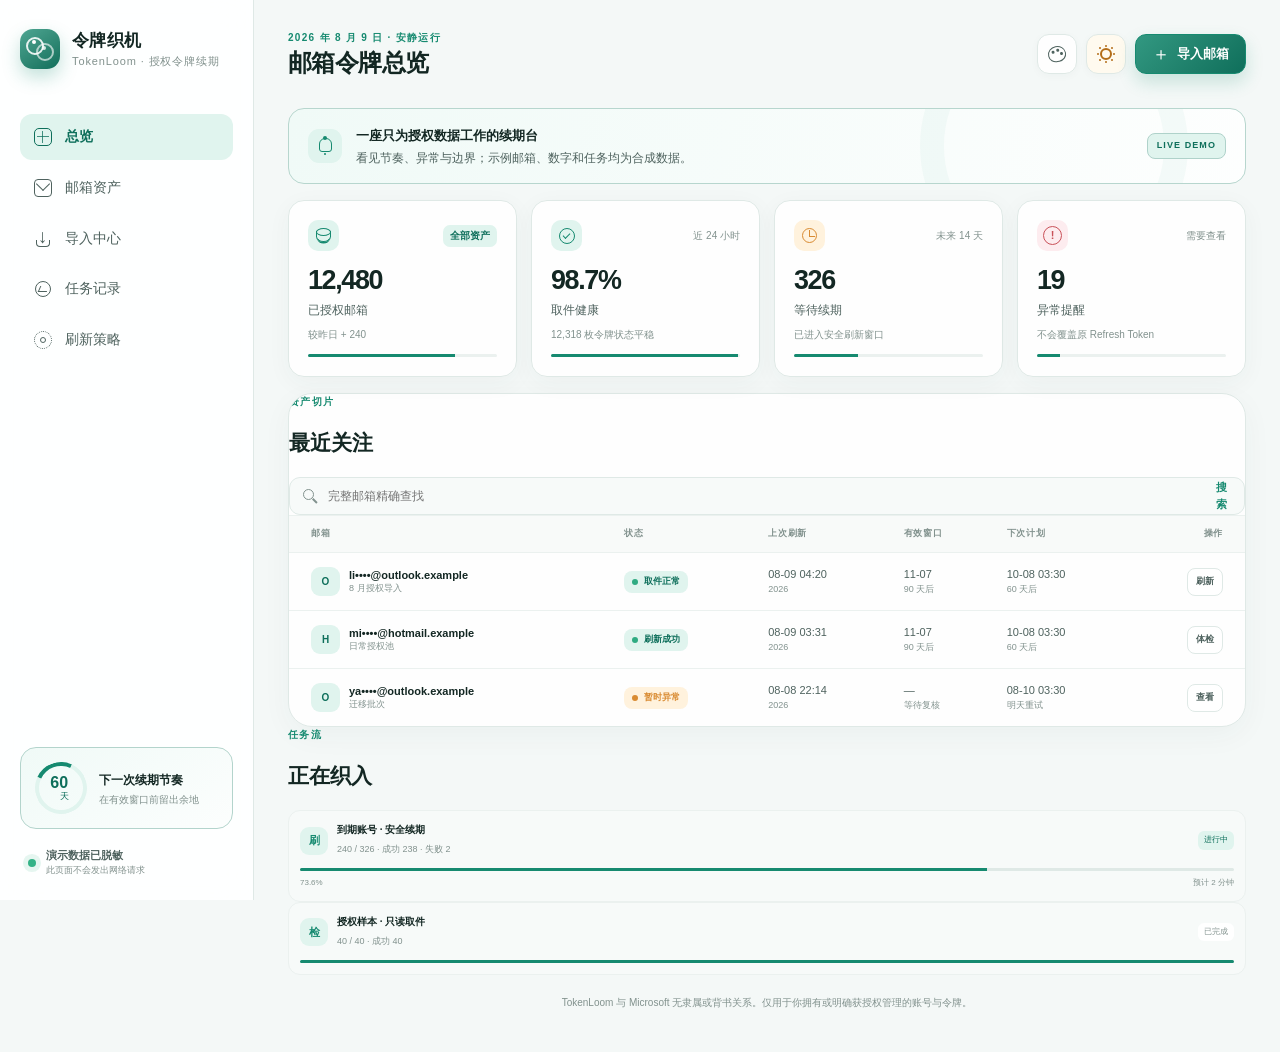
==== demo/index.html @ 020fc595 "Release TokenLoom 1.0.0" ====
<!doctype html>
<html lang="zh-CN" data-theme="jade">
<head>
  <meta charset="utf-8">
  <meta name="viewport" content="width=device-width,initial-scale=1">
  <meta name="color-scheme" content="light dark">
  <meta name="theme-color" content="#168a70">
  <meta http-equiv="Content-Security-Policy" content="default-src 'self'; script-src 'self'; style-src 'self'; img-src 'self' data:; connect-src 'none'; object-src 'none'; base-uri 'none'; frame-ancestors 'none'">
  <title>令牌织机 · TokenLoom 演示</title>
  <link rel="icon" href="./assets/favicon.svg" type="image/svg+xml">
  <link rel="icon" href="./assets/favicon-32.png" sizes="32x32" type="image/png">
  <link rel="shortcut icon" href="./assets/favicon.ico">
  <link rel="stylesheet" href="./assets/app.css">
  <link rel="stylesheet" href="./assets/demo.css">
  <script src="./demo.js" defer></script>
</head>
<body>
  <div class="ambient ambient-one"></div><div class="ambient ambient-two"></div>
  <div class="app-shell">
    <aside class="sidebar" id="sidebar">
      <a class="brand" href="./" aria-label="TokenLoom 演示首页">
        <span class="brand-mark"><i></i><i></i><i></i></span>
        <span><strong>令牌织机</strong><small>TokenLoom · 授权令牌续期</small></span>
      </a>
      <nav class="side-nav" aria-label="演示导航">
        <button class="nav-item active" data-demo-action="总览"><span class="nav-icon grid-icon"></span>总览</button>
        <button class="nav-item" data-demo-action="邮箱资产"><span class="nav-icon mail-icon"></span>邮箱资产</button>
        <button class="nav-item" data-demo-action="导入中心"><span class="nav-icon import-icon"></span>导入中心</button>
        <button class="nav-item" data-demo-action="任务记录"><span class="nav-icon pulse-icon"></span>任务记录</button>
        <button class="nav-item" data-demo-action="刷新策略"><span class="nav-icon gear-icon"></span>刷新策略</button>
      </nav>
      <div class="sidebar-spacer"></div>
      <div class="expiry-card"><div class="expiry-ring"><span>60</span><small>天</small></div><div><b>下一次续期节奏</b><p>在有效窗口前留出余地</p></div></div>
      <div class="secure-state"><span class="status-dot"></span><div><b>演示数据已脱敏</b><small>此页面不会发出网络请求</small></div></div>
    </aside>

    <main class="main-content">
      <header class="topbar">
        <button class="icon-button mobile-menu" id="mobile-menu" aria-label="打开导航"><span class="hamburger"></span></button>
        <div class="page-heading"><p>2026 年 8 月 9 日 · 安静运行</p><h1>邮箱令牌总览</h1></div>
        <div class="top-actions">
          <div class="theme-wrap">
            <button class="icon-button" id="palette-button" aria-label="选择配色"><span class="palette-icon"></span></button>
            <div class="theme-popover" id="theme-popover" hidden>
              <p>全局配色</p>
              <div class="theme-swatches">
                <button data-theme-choice="jade" class="active" aria-label="翡翠浅色"><i></i></button>
                <button data-theme-choice="sky" aria-label="天青浅色"><i></i></button>
                <button data-theme-choice="sunset" aria-label="晚霞浅色"><i></i></button>
              </div>
            </div>
          </div>
          <button class="icon-button mode-toggle" id="dark-toggle" aria-label="切换到深灰模式" title="切换到深灰模式"><span class="mode-icon sun-glyph"></span><span class="mode-icon moon-glyph"></span></button>
          <button class="button button-primary" data-demo-action="导入邮箱"><span class="plus">＋</span> 导入邮箱</button>
        </div>
      </header>

      <section class="notice-banner demo-banner">
        <span class="notice-icon"></span>
        <div><b>一座只为授权数据工作的续期台</b><p>看见节奏、异常与边界；示例邮箱、数字和任务均为合成数据。</p></div>
        <span class="demo-pill">LIVE DEMO</span>
      </section>

      <section class="metric-grid" aria-label="合成指标">
        <article class="metric-card primary-metric"><div class="metric-top"><span class="metric-icon database-icon"></span><span class="metric-trend">全部资产</span></div><strong>12,480</strong><p>已授权邮箱</p><small>较昨日 + 240</small><progress class="meter" max="100" value="78"></progress></article>
        <article class="metric-card"><div class="metric-top"><span class="metric-icon check-icon"></span><span class="metric-caption">近 24 小时</span></div><strong>98.7%</strong><p>取件健康</p><small>12,318 枚令牌状态平稳</small><progress class="meter" max="100" value="98.7"></progress></article>
        <article class="metric-card warning-metric"><div class="metric-top"><span class="metric-icon timer-icon"></span><span class="metric-caption">未来 14 天</span></div><strong>326</strong><p>等待续期</p><small>已进入安全刷新窗口</small><progress class="meter" max="100" value="34"></progress></article>
        <article class="metric-card danger-metric"><div class="metric-top"><span class="metric-icon alert-icon"></span><span class="metric-caption">需要查看</span></div><strong>19</strong><p>异常提醒</p><small>不会覆盖原 Refresh Token</small><progress class="meter" max="100" value="12"></progress></article>
      </section>

      <section class="dashboard-grid">
        <div class="content-column">
          <section class="panel account-panel" id="accounts">
            <div class="panel-head"><div><p class="kicker">资产切片</p><h2>最近关注</h2></div><div class="panel-tools"><span class="search-box"><span class="search-glyph"></span><input aria-label="搜索合成邮箱" placeholder="完整邮箱精确查找"><button data-demo-action="搜索">搜索</button></span></div></div>
            <div class="table-wrap">
              <table><thead><tr><th>邮箱</th><th>状态</th><th>上次刷新</th><th>有效窗口</th><th>下次计划</th><th class="right">操作</th></tr></thead>
              <tbody>
                <tr><td><div class="email-cell"><span class="email-avatar">O</span><div>li••••@outlook.example<small>8 月授权导入</small></div></div></td><td><span class="status-badge healthy">取件正常</span></td><td><span class="date-main">08-09 04:20</span><span class="date-sub">2026</span></td><td><span class="date-main">11-07</span><span class="date-sub">90 天后</span></td><td><span class="date-main">10-08 03:30</span><span class="date-sub">60 天后</span></td><td class="right"><button class="row-action" data-demo-action="刷新示例账号">刷新</button></td></tr>
                <tr><td><div class="email-cell"><span class="email-avatar">H</span><div>mi••••@hotmail.example<small>日常授权池</small></div></div></td><td><span class="status-badge refreshed">刷新成功</span></td><td><span class="date-main">08-09 03:31</span><span class="date-sub">2026</span></td><td><span class="date-main">11-07</span><span class="date-sub">90 天后</span></td><td><span class="date-main">10-08 03:30</span><span class="date-sub">60 天后</span></td><td class="right"><button class="row-action" data-demo-action="体检示例账号">体检</button></td></tr>
                <tr><td><div class="email-cell"><span class="email-avatar">O</span><div>ya••••@outlook.example<small>迁移批次</small></div></div></td><td><span class="status-badge transient_error">暂时异常</span></td><td><span class="date-main">08-08 22:14</span><span class="date-sub">2026</span></td><td><span class="date-main">—</span><span class="date-sub">等待复核</span></td><td><span class="date-main">08-10 03:30</span><span class="date-sub">明天重试</span></td><td class="right"><button class="row-action" data-demo-action="查看异常">查看</button></td></tr>
              </tbody></table>
            </div>
          </section>
        </div>
        <aside class="side-column">
          <section class="panel side-panel"><div class="panel-head"><div><p class="kicker">任务流</p><h2>正在织入</h2></div></div><article class="job-card"><div class="job-card-head"><span class="job-kind">刷</span><div><b>到期账号 · 安全续期</b><small>240 / 326 · 成功 238 · 失败 2</small></div><span class="job-state running">进行中</span></div><progress class="job-progress" max="100" value="73.6"></progress><div class="job-stats"><span>73.6%</span><span>预计 2 分钟</span></div></article><article class="job-card"><div class="job-card-head"><span class="job-kind">检</span><div><b>授权样本 · 只读取件</b><small>40 / 40 · 成功 40</small></div><span class="job-state completed">已完成</span></div><progress class="job-progress" max="100" value="100"></progress></article></section>
        </aside>
      </section>
      <p class="demo-footnote">TokenLoom 与 Microsoft 无隶属或背书关系。仅用于你拥有或明确获授权管理的账号与令牌。</p>
    </main>
  </div>
  <div id="toast-stack" class="toast-stack" aria-live="polite"></div>
</body>
</html>
---- demo/assets/app.css ----
:root {
  --font: Inter, "SF Pro Display", "Segoe UI Variable", "Microsoft YaHei UI", "PingFang SC", sans-serif;
  --bg: #f4f8f7;
  --bg-soft: #eef6f3;
  --surface: rgba(255, 255, 255, .92);
  --surface-solid: #ffffff;
  --surface-2: #f7faf9;
  --ink: #132723;
  --ink-2: #4e625e;
  --ink-3: #82928e;
  --line: #dfe9e6;
  --line-soft: #ebf1ef;
  --accent: #168a70;
  --accent-deep: #0e6f5b;
  --accent-soft: #e0f4ee;
  --accent-pale: #f0faf7;
  --accent-rgb: 22, 138, 112;
  --secondary: #6a9e8f;
  --warning: #d98b32;
  --warning-soft: #fff2dd;
  --danger: #c95159;
  --danger-soft: #fdecef;
  --info: #477fba;
  --shadow: 0 18px 50px rgba(33, 70, 62, .09), 0 2px 10px rgba(24, 52, 46, .04);
  --shadow-soft: 0 8px 24px rgba(33, 70, 62, .07);
  --radius-lg: 24px;
  --radius-md: 16px;
  --radius-sm: 11px;
}

html[data-theme="sky"] {
  --bg: #f3f7fb; --bg-soft: #edf4fb; --ink: #15283a; --ink-2: #526779; --ink-3: #8595a4;
  --line: #dce7f0; --line-soft: #eaf0f5; --accent: #2e7eb7; --accent-deep: #216794;
  --accent-soft: #e0eff9; --accent-pale: #f0f7fc; --accent-rgb: 46, 126, 183; --secondary: #6497bc;
}

html[data-theme="sunset"] {
  --bg: #fbf6f3; --bg-soft: #f8eee9; --ink: #37241f; --ink-2: #705c55; --ink-3: #a08e88;
  --line: #ecdfda; --line-soft: #f3eae6; --accent: #bf6857; --accent-deep: #9f4e40;
  --accent-soft: #f9e4de; --accent-pale: #fdf3f0; --accent-rgb: 191, 104, 87; --secondary: #c78979;
}

html[data-mode="dark"] {
  color-scheme: dark;
  --bg: #17191d; --bg-soft: #1d2025; --surface: rgba(30, 32, 37, .95); --surface-solid: #1e2025;
  --surface-2: #23262c; --ink: #f1f2f4; --ink-2: #b7bac1; --ink-3: #7f838d;
  --line: #34373e; --line-soft: #2a2d33; --accent-soft: rgba(var(--accent-rgb), .18);
  --accent-pale: rgba(var(--accent-rgb), .1); --warning-soft: rgba(217, 139, 50, .15);
  --danger-soft: rgba(201, 81, 89, .15); --shadow: 0 20px 55px rgba(0, 0, 0, .28);
  --shadow-soft: 0 8px 24px rgba(0, 0, 0, .2);
}

* { box-sizing: border-box; }
html { min-width: 320px; background: var(--bg); scroll-behavior: smooth; }
body { margin: 0; min-height: 100vh; color: var(--ink); background: var(--bg); font-family: var(--font); font-size: 14px; line-height: 1.55; transition: color .28s ease, background .28s ease; }
body.layer-open { overflow: hidden; }
button, input, textarea, select { color: inherit; font: inherit; }
button { cursor: pointer; }
[hidden] { display: none !important; }
::selection { color: white; background: var(--accent); }
::-webkit-scrollbar { width: 10px; height: 10px; }
::-webkit-scrollbar-thumb { border: 3px solid transparent; border-radius: 9px; background: color-mix(in srgb, var(--ink-3) 48%, transparent); background-clip: padding-box; }

.ambient { position: fixed; z-index: -1; width: 420px; height: 420px; border-radius: 50%; filter: blur(3px); opacity: .36; pointer-events: none; }
.ambient-one { top: -210px; right: 8%; background: radial-gradient(circle, rgba(var(--accent-rgb), .22), transparent 68%); }
.ambient-two { bottom: -270px; left: 20%; background: radial-gradient(circle, rgba(var(--accent-rgb), .12), transparent 70%); }

.app-shell { display: grid; grid-template-columns: 254px minmax(0, 1fr); min-height: 100vh; }
.sidebar { position: sticky; top: 0; height: 100vh; display: flex; flex-direction: column; padding: 28px 20px 22px; border-right: 1px solid var(--line); background: color-mix(in srgb, var(--surface-solid) 90%, transparent); backdrop-filter: blur(18px); z-index: 20; }
.brand { display: flex; align-items: center; gap: 12px; color: var(--ink); text-decoration: none; }
.brand strong { display: block; font-size: 17px; letter-spacing: .02em; }
.brand small { display: block; margin-top: -1px; color: var(--ink-3); font-size: 11px; letter-spacing: .08em; }
.brand-mark { position: relative; width: 40px; height: 40px; flex: 0 0 auto; overflow: hidden; border-radius: 13px; background: linear-gradient(145deg, color-mix(in srgb, var(--accent) 76%, white), var(--accent-deep)); box-shadow: 0 8px 18px rgba(var(--accent-rgb), .26); }
.brand-mark i { position: absolute; display: block; width: 18px; height: 18px; border: 2px solid rgba(255,255,255,.88); border-radius: 50%; }
.brand-mark i:nth-child(1) { top: 8px; left: 6px; }
.brand-mark i:nth-child(2) { top: 14px; left: 16px; opacity: .7; }
.brand-mark i:nth-child(3) { width: 4px; height: 4px; top: 11px; left: 12px; border: 0; background: #fff; box-shadow: 10px 6px 0 rgba(255,255,255,.8); }
.side-nav { display: grid; gap: 5px; margin-top: 44px; }
.nav-item { display: flex; align-items: center; gap: 13px; width: 100%; padding: 12px 14px; border: 0; border-radius: 12px; color: var(--ink-2); background: transparent; text-align: left; transition: .2s ease; }
.nav-item:hover { color: var(--ink); background: var(--surface-2); transform: translateX(2px); }
.nav-item.active { color: var(--accent-deep); background: var(--accent-soft); font-weight: 700; }
.nav-icon { position: relative; width: 18px; height: 18px; flex: 0 0 auto; color: currentColor; }
.grid-icon { border: 1.7px solid currentColor; border-radius: 5px; }
.grid-icon::before, .grid-icon::after { content: ""; position: absolute; background: currentColor; opacity: .75; }
.grid-icon::before { width: 1px; height: 12px; top: 2px; left: 7px; }
.grid-icon::after { width: 12px; height: 1px; top: 7px; left: 2px; }
.mail-icon { border: 1.7px solid currentColor; border-radius: 4px; }
.mail-icon::after { content: ""; position: absolute; width: 9px; height: 9px; left: 3px; top: -1px; border: solid currentColor; border-width: 0 1.5px 1.5px 0; transform: rotate(45deg); }
.import-icon::before { content: ""; position: absolute; width: 12px; height: 6px; left: 2px; bottom: 1px; border: 1.7px solid currentColor; border-top: 0; border-radius: 0 0 4px 4px; }
.import-icon::after { content: "↓"; position: absolute; left: 4px; top: -8px; font-size: 19px; font-weight: 600; }
.pulse-icon::before { content: ""; position: absolute; inset: 1px; border: 1.7px solid currentColor; border-radius: 50%; }
.pulse-icon::after { content: ""; position: absolute; width: 8px; height: 5px; left: 5px; top: 6px; border-left: 1.7px solid currentColor; border-bottom: 1.7px solid currentColor; transform: skew(-24deg); }
.gear-icon { border: 1.7px dotted currentColor; border-radius: 50%; }
.gear-icon::after { content: ""; position: absolute; inset: 5px; border: 1.7px solid currentColor; border-radius: 50%; }
.sidebar-spacer { flex: 1; }
.expiry-card { display: flex; align-items: center; gap: 12px; padding: 14px; border: 1px solid color-mix(in srgb, var(--accent) 22%, var(--line)); border-radius: 16px; background: linear-gradient(145deg, var(--accent-pale), color-mix(in srgb, var(--surface-solid) 90%, var(--accent-soft))); }
.expiry-ring { display: grid; place-content: center; width: 52px; height: 52px; flex: 0 0 auto; border: 4px solid var(--accent-soft); border-top-color: var(--accent); border-radius: 50%; color: var(--accent-deep); line-height: 1; transform: rotate(-20deg); }
.expiry-ring > * { transform: rotate(20deg); }
.expiry-ring span { font-weight: 800; font-size: 16px; }
.expiry-ring small { margin-top: 2px; text-align: center; font-size: 9px; }
.expiry-card b { font-size: 12px; }
.expiry-card p { margin: 3px 0 0; color: var(--ink-3); font-size: 10px; line-height: 1.4; }
.secure-state { display: flex; align-items: center; gap: 10px; margin: 18px 8px 0; }
.secure-state b { display: block; color: var(--ink-2); font-size: 11px; }
.secure-state small { display: block; color: var(--ink-3); font-size: 9px; }
.logout-button { display: flex; align-items: center; gap: 9px; margin: 13px 4px 0; padding: 9px 8px; border: 0; border-radius: 9px; color: var(--ink-3); background: transparent; font-size: 10px; text-align: left; }
.logout-button:hover { color: var(--danger); background: var(--danger-soft); }
.logout-button span { font-size: 14px; transform: rotate(180deg); }
.status-dot, .pulse-dot { display: inline-block; width: 8px; height: 8px; flex: 0 0 auto; border-radius: 50%; background: #34b387; box-shadow: 0 0 0 5px rgba(52,179,135,.12); }

.main-content { min-width: 0; padding: 25px 34px 42px; }
.topbar { display: flex; align-items: center; min-height: 58px; margin-bottom: 25px; }
.page-heading { margin-right: auto; }
.page-heading p, .kicker { margin: 0 0 3px; color: var(--accent); font-size: 10px; font-weight: 800; letter-spacing: .13em; text-transform: uppercase; }
.page-heading h1 { margin: 0; font-size: 24px; line-height: 1.2; letter-spacing: -.025em; }
.top-actions { display: flex; align-items: center; gap: 9px; }
.icon-button { display: grid; place-items: center; width: 40px; height: 40px; padding: 0; border: 1px solid var(--line); border-radius: 12px; color: var(--ink-2); background: var(--surface); box-shadow: 0 2px 8px rgba(30,55,49,.03); transition: .2s ease; }
.icon-button:hover { color: var(--accent); border-color: color-mix(in srgb, var(--accent) 30%, var(--line)); transform: translateY(-1px); box-shadow: var(--shadow-soft); }
.button { display: inline-flex; align-items: center; justify-content: center; gap: 7px; min-height: 40px; padding: 0 16px; border: 1px solid transparent; border-radius: 11px; font-weight: 700; font-size: 13px; white-space: nowrap; transition: .2s ease; }
.button:disabled { cursor: not-allowed; opacity: .45; transform: none !important; }
.button-primary { color: #fff; border-color: var(--accent); background: linear-gradient(135deg, color-mix(in srgb, var(--accent) 88%, white), var(--accent-deep)); box-shadow: 0 8px 18px rgba(var(--accent-rgb), .2); }
.button-primary:hover { transform: translateY(-1px); box-shadow: 0 10px 22px rgba(var(--accent-rgb), .3); }
.button-soft { color: var(--accent-deep); border-color: color-mix(in srgb, var(--accent) 20%, var(--line)); background: var(--accent-pale); }
.button-soft:hover { border-color: var(--accent); background: var(--accent-soft); }
.button-quiet { color: var(--ink-2); border-color: var(--line); background: var(--surface-solid); }
.button-quiet:hover { color: var(--ink); background: var(--surface-2); }
.button-wide { width: 100%; }
.danger-text { color: var(--danger); }
.text-button { padding: 5px 0; border: 0; color: var(--accent); background: transparent; font-weight: 700; font-size: 12px; }
.plus { font-size: 18px; font-weight: 400; line-height: 1; }
.theme-wrap { position: relative; }
.theme-popover { position: absolute; top: 48px; right: 0; z-index: 40; width: 178px; padding: 14px; border: 1px solid var(--line); border-radius: 15px; background: var(--surface-solid); box-shadow: var(--shadow); animation: pop .18s ease-out; }
.theme-popover p { margin: 0 0 10px; color: var(--ink-2); font-size: 11px; font-weight: 700; }
.theme-swatches { display: flex; gap: 8px; }
.theme-swatches button { display: grid; place-items: center; width: 30px; height: 30px; padding: 0; border: 1px solid var(--line); border-radius: 9px; background: transparent; }
.theme-swatches button.active { border-color: var(--ink); box-shadow: inset 0 0 0 2px var(--surface-solid); }
.theme-swatches i { width: 18px; height: 18px; border-radius: 6px; background: #168a70; }
.theme-swatches button:nth-child(2) i { background: #2e7eb7; }
.theme-swatches button:nth-child(3) i { background: #bf6857; }
.palette-icon { position: relative; width: 18px; height: 16px; border: 1.7px solid currentColor; border-radius: 50% 50% 45% 45%; transform: rotate(-12deg); }
.palette-icon::before { content: ""; position: absolute; width: 3px; height: 3px; top: 3px; left: 3px; border-radius: 50%; background: currentColor; box-shadow: 5px -1px 0 currentColor, 8px 3px 0 currentColor; }
.mode-toggle { color: #b36d19; background: color-mix(in srgb, #fff8e8 68%, var(--surface)); }
.mode-icon { position: relative; display: block; width: 18px; height: 18px; transition: transform .25s ease, opacity .2s ease; }
.sun-glyph { width: 12px; height: 12px; border: 2px solid currentColor; border-radius: 50%; box-shadow: 0 -8px 0 -5px currentColor, 0 8px 0 -5px currentColor, 8px 0 0 -5px currentColor, -8px 0 0 -5px currentColor, 6px 6px 0 -5px currentColor, -6px -6px 0 -5px currentColor, 6px -6px 0 -5px currentColor, -6px 6px 0 -5px currentColor; }
.moon-glyph { display: none; border: 2px solid #c9d1e5; border-top-color: transparent; border-radius: 50%; transform: rotate(22deg); }
.moon-glyph::after { content: ""; position: absolute; width: 3px; height: 3px; right: -3px; top: 1px; border-radius: 50%; background: #c9d1e5; box-shadow: -2px 13px 0 -1px #c9d1e5; }
html[data-mode="dark"] .mode-toggle { color: #c9d1e5; border-color: #3c4049; background: #24272d; }
html[data-mode="dark"] .sun-glyph { display: none; }
html[data-mode="dark"] .moon-glyph { display: block; }
.mobile-menu { display: none; margin-right: 10px; }

.notice-banner { position: relative; display: flex; align-items: center; gap: 14px; overflow: hidden; padding: 16px 19px; border: 1px solid color-mix(in srgb, var(--accent) 20%, var(--line)); border-radius: 16px; background: linear-gradient(100deg, var(--accent-pale), color-mix(in srgb, var(--surface-solid) 94%, var(--accent-soft))); }
.notice-banner::after { content: ""; position: absolute; width: 220px; height: 220px; right: 6%; border: 24px solid rgba(var(--accent-rgb), .035); border-radius: 50%; pointer-events: none; }
.notice-banner > * { position: relative; z-index: 1; }
.notice-banner > div { margin-right: auto; }
.notice-banner b { font-size: 13px; }
.notice-banner p { margin: 2px 0 0; color: var(--ink-2); font-size: 12px; }
.notice-icon { position: relative; width: 34px; height: 34px; flex: 0 0 auto; border-radius: 11px; background: var(--accent-soft); }
.notice-icon::before { content: ""; position: absolute; width: 11px; height: 12px; top: 9px; left: 11px; border: 1.7px solid var(--accent); border-radius: 6px 6px 3px 3px; }
.notice-icon::after { content: ""; position: absolute; width: 4px; height: 4px; top: 7px; left: 15px; border-radius: 50%; background: var(--accent); box-shadow: 0 16px 0 -1px var(--accent); }

.metric-grid { display: grid; grid-template-columns: repeat(4, minmax(0, 1fr)); gap: 14px; margin-top: 16px; }
.metric-card { position: relative; min-height: 164px; overflow: hidden; padding: 19px; border: 1px solid var(--line); border-radius: var(--radius-md); background: var(--surface); box-shadow: 0 6px 24px rgba(37,74,65,.045); transition: transform .22s ease, box-shadow .22s ease, border-color .22s ease; }
.metric-card:hover { z-index: 2; border-color: color-mix(in srgb, var(--accent) 24%, var(--line)); transform: translateY(-3px); box-shadow: var(--shadow-soft); }
.metric-top { display: flex; align-items: center; justify-content: space-between; min-height: 31px; }
.metric-icon { position: relative; display: inline-block; width: 31px; height: 31px; border-radius: 10px; color: var(--accent); background: var(--accent-soft); }
.metric-caption, .metric-trend { color: var(--ink-3); font-size: 10px; }
.metric-trend { padding: 3px 7px; border-radius: 7px; color: var(--accent-deep); background: var(--accent-soft); font-weight: 700; }
.metric-card > strong { display: block; margin-top: 16px; font-size: clamp(25px, 2.1vw, 34px); line-height: 1; letter-spacing: -.05em; }
.metric-card > p { margin: 7px 0 0; color: var(--ink-2); font-size: 12px; }
.metric-card > small { display: block; margin-top: 7px; color: var(--ink-3); font-size: 10px; }
.warning-metric .metric-icon { color: var(--warning); background: var(--warning-soft); }
.danger-metric .metric-icon { color: var(--danger); background: var(--danger-soft); }
.database-icon::before { content: ""; position: absolute; width: 13px; height: 6px; top: 8px; left: 8px; border: 1.5px solid currentColor; border-radius: 50%; }
.database-icon::after { content: ""; position: absolute; width: 13px; height: 10px; top: 11px; left: 8px; border: solid currentColor; border-width: 0 1.5px 1.5px; border-radius: 0 0 50% 50%; box-shadow: 0 3px 0 -1.5px currentColor; }
.check-icon::before { content: ""; position: absolute; width: 14px; height: 14px; top: 8px; left: 8px; border: 1.5px solid currentColor; border-radius: 50%; }
.check-icon::after { content: ""; position: absolute; width: 6px; height: 3px; top: 13px; left: 12px; border: solid currentColor; border-width: 0 0 1.7px 1.7px; transform: rotate(-45deg); }
.timer-icon::before { content: ""; position: absolute; inset: 8px; border: 1.5px solid currentColor; border-radius: 50%; }
.timer-icon::after { content: ""; position: absolute; width: 5px; height: 6px; left: 15px; top: 10px; border-left: 1.5px solid currentColor; border-bottom: 1.5px solid currentColor; }
.alert-icon::before { content: "!"; position: absolute; inset: 6px; display: grid; place-items: center; border: 1.5px solid currentColor; border-radius: 50%; font-weight: 800; font-size: 11px; }
.meter { display: block; width: 100%; height: 3px; margin-top: 12px; overflow: hidden; border: 0; border-radius: 4px; background: var(--line-soft); appearance: none; }
.meter::-webkit-progress-bar { border-radius: inherit; background: var(--line-soft); }
.meter::-webkit-progress-value { border-radius: inherit; background: var(--accent); transition: width .8s ease; }
.meter::-moz-progress-bar { border-radius: inherit; background: var(--accent); }
.bars { position: absolute; right: 13px; bottom: 14px; display: flex; align-items: flex-end; gap: 3px; height: 34px; opacity: .35; }
.bars i { display: block; width: 4px; border-radius: 3px; background: var(--accent); animation: rise .65s ease-out both; }
.bars i:nth-child(1) { height: 20%; }.bars i:nth-child(2) { height: 42%; }.bars i:nth-child(3) { height: 32%; }.bars i:nth-child(4) { height: 65%; }.bars i:nth-child(5) { height: 48%; }.bars i:nth-child(6) { height: 78%; }.bars i:nth-child(7) { height: 90%; }

.workspace-grid { display: grid; grid-template-columns: minmax(650px, 1fr) 310px; gap: 16px; margin-top: 16px; align-items: start; }
.account-panel, .activity-panel { border: 1px solid var(--line); border-radius: var(--radius-lg); background: var(--surface); box-shadow: 0 8px 30px rgba(33,70,62,.045); }
.account-panel { min-width: 0; overflow: hidden; }
.activity-panel { position: sticky; top: 18px; padding: 20px; }
.panel-heading { display: flex; align-items: center; gap: 16px; padding: 21px 22px 16px; }
.panel-heading > div:first-child { margin-right: auto; }
.panel-heading h2 { margin: 0; font-size: 17px; letter-spacing: -.015em; }
.panel-actions { display: flex; gap: 7px; }
.panel-actions .button { min-height: 34px; padding: 0 11px; font-size: 11px; }
.compact-heading { padding: 0 0 16px; }
.filter-bar { display: flex; align-items: center; gap: 9px; padding: 0 22px 16px; }
.search-box { position: relative; display: flex; flex: 1; min-width: 180px; height: 38px; border: 1px solid var(--line); border-radius: 11px; background: var(--surface-2); transition: .2s; }
.search-box:focus-within { border-color: var(--accent); box-shadow: 0 0 0 3px rgba(var(--accent-rgb), .09); }
.search-box span { position: relative; width: 36px; flex: 0 0 auto; }
.search-box span::before { content: ""; position: absolute; width: 9px; height: 9px; top: 11px; left: 13px; border: 1.5px solid var(--ink-3); border-radius: 50%; }
.search-box span::after { content: ""; position: absolute; width: 6px; height: 1.5px; top: 22px; left: 22px; background: var(--ink-3); transform: rotate(45deg); }
.search-box input { width: 100%; min-width: 0; border: 0; outline: 0; background: transparent; font-size: 12px; }
.search-box button { padding: 0 12px; border: 0; color: var(--accent); background: transparent; font-size: 11px; font-weight: 700; }
.select-wrap { position: relative; }
.select-wrap::after { content: "⌄"; position: absolute; right: 10px; top: 7px; color: var(--ink-3); pointer-events: none; }
.select-wrap select, .form-grid select { height: 38px; min-width: 116px; padding: 0 30px 0 12px; appearance: none; border: 1px solid var(--line); border-radius: 11px; outline: 0; background: var(--surface-2); font-size: 11px; }
.select-wrap.compact select { min-width: 67px; }
.bulk-line { display: flex; align-items: center; justify-content: space-between; padding: 8px 22px; color: var(--accent-deep); background: var(--accent-pale); font-size: 11px; }
.bulk-line button { border: 0; color: var(--accent); background: transparent; font-size: 10px; }
.table-wrap { width: 100%; overflow-x: auto; border-top: 1px solid var(--line-soft); }
table { width: 100%; border-collapse: collapse; white-space: nowrap; }
th { padding: 11px 12px; color: var(--ink-3); background: color-mix(in srgb, var(--surface-2) 74%, transparent); text-align: left; font-size: 9px; font-weight: 800; letter-spacing: .08em; }
td { padding: 13px 12px; border-top: 1px solid var(--line-soft); color: var(--ink-2); font-size: 11px; }
tbody tr { transition: background .18s; }
tbody tr:hover { background: var(--accent-pale); }
th:first-child, td:first-child { padding-left: 22px; }
th:last-child, td:last-child { padding-right: 22px; }
.check-cell { width: 42px; }
input[type="checkbox"] { width: 15px; height: 15px; accent-color: var(--accent); }
.email-cell { display: flex; align-items: center; gap: 9px; color: var(--ink); font-weight: 650; }
.email-avatar { display: grid; place-items: center; width: 29px; height: 29px; border-radius: 9px; color: var(--accent-deep); background: var(--accent-soft); font-size: 10px; font-weight: 800; text-transform: uppercase; }
.email-cell small { display: block; margin-top: -2px; color: var(--ink-3); font-size: 9px; font-weight: 400; }
.status-badge { display: inline-flex; align-items: center; gap: 6px; padding: 4px 8px; border-radius: 8px; color: var(--ink-2); background: var(--surface-2); font-size: 9px; font-weight: 750; }
.status-badge::before { content: ""; width: 6px; height: 6px; border-radius: 50%; background: var(--ink-3); }
.status-badge.healthy, .status-badge.refreshed { color: var(--accent-deep); background: var(--accent-soft); }
.status-badge.healthy::before, .status-badge.refreshed::before { background: #2fab82; }
.status-badge.token_invalid { color: var(--danger); background: var(--danger-soft); }
.status-badge.token_invalid::before { background: var(--danger); }
.status-badge.fetch_failed, .status-badge.transient_error { color: var(--warning); background: var(--warning-soft); }
.status-badge.fetch_failed::before, .status-badge.transient_error::before { background: var(--warning); }
.date-main { color: var(--ink-2); }
.date-sub { display: block; color: var(--ink-3); font-size: 9px; }
.row-actions { display: flex; justify-content: flex-end; gap: 5px; }
.row-action { height: 28px; padding: 0 8px; border: 1px solid var(--line); border-radius: 8px; color: var(--ink-2); background: var(--surface-solid); font-size: 9px; font-weight: 700; }
.row-action:hover { color: var(--accent); border-color: color-mix(in srgb, var(--accent) 35%, var(--line)); }
.right { text-align: right; }
.loading-state, .empty-state { display: flex; align-items: center; justify-content: center; gap: 10px; min-height: 105px; color: var(--ink-3); font-size: 11px; }
.loading-state span { width: 15px; height: 15px; border: 2px solid var(--line); border-top-color: var(--accent); border-radius: 50%; animation: spin .8s linear infinite; }
.empty-state { flex-direction: column; padding: 28px; text-align: center; }
.empty-state b { color: var(--ink-2); font-size: 13px; }
.empty-state p { margin: -5px 0 0; }
.pagination { display: flex; align-items: center; justify-content: space-between; padding: 14px 22px; border-top: 1px solid var(--line-soft); }
.pagination p { margin: 0; color: var(--ink-3); font-size: 10px; }
.pagination > div { display: flex; gap: 6px; }
.page-button { height: 30px; padding: 0 10px; border: 1px solid var(--line); border-radius: 8px; color: var(--ink-2); background: var(--surface-solid); font-size: 9px; }
.page-button:hover:not(:disabled) { color: var(--accent); border-color: var(--accent); }
.page-button:disabled { cursor: not-allowed; opacity: .4; }

.job-list { display: grid; gap: 9px; }
.job-card { padding: 11px; border: 1px solid var(--line-soft); border-radius: 12px; background: var(--surface-2); }
.job-card-head { display: flex; align-items: center; gap: 9px; }
.job-kind { display: grid; place-items: center; width: 28px; height: 28px; flex: 0 0 auto; border-radius: 9px; color: var(--accent); background: var(--accent-soft); font-size: 11px; font-weight: 800; }
.job-card-head > div { min-width: 0; margin-right: auto; }
.job-card b { display: block; overflow: hidden; color: var(--ink); font-size: 10px; text-overflow: ellipsis; white-space: nowrap; }
.job-card small { color: var(--ink-3); font-size: 9px; }
.job-state { padding: 3px 6px; border-radius: 6px; color: var(--ink-3); background: var(--surface-solid); font-size: 8px; }
.job-state.running, .job-state.queued { color: var(--accent-deep); background: var(--accent-soft); }
.job-state.failed { color: var(--danger); background: var(--danger-soft); }
.job-progress { display: block; width: 100%; height: 3px; margin-top: 9px; overflow: hidden; border: 0; border-radius: 3px; background: var(--line); appearance: none; }
.job-progress::-webkit-progress-bar { border-radius: inherit; background: var(--line); }
.job-progress::-webkit-progress-value { border-radius: inherit; background: var(--accent); transition: width .5s ease; }
.job-progress::-moz-progress-bar { border-radius: inherit; background: var(--accent); }
.job-stats { display: flex; justify-content: space-between; margin-top: 6px; color: var(--ink-3); font-size: 8px; }
.quick-actions { display: grid; gap: 7px; margin-top: 14px; padding-top: 14px; border-top: 1px solid var(--line-soft); }
.quick-actions button { display: flex; align-items: center; gap: 10px; width: 100%; padding: 9px; border: 0; border-radius: 11px; color: var(--ink); background: transparent; text-align: left; transition: .2s; }
.quick-actions button:hover { background: var(--accent-pale); transform: translateX(2px); }
.quick-actions button > div { flex: 1; }
.quick-actions b, .quick-actions small { display: block; }
.quick-actions b { font-size: 10px; }
.quick-actions small { color: var(--ink-3); font-size: 8px; }
.quick-actions i { color: var(--ink-3); font-style: normal; }
.action-orb { position: relative; width: 29px; height: 29px; flex: 0 0 auto; border-radius: 9px; background: var(--accent-soft); }
.action-orb::before { content: "↻"; position: absolute; inset: 0; display: grid; place-items: center; color: var(--accent); font-size: 17px; }
.health-orb { background: var(--warning-soft); }
.health-orb::before { content: "✓"; color: var(--warning); font-size: 13px; font-weight: 800; }

.modal-backdrop { position: fixed; inset: 0; z-index: 80; background: rgba(11, 23, 20, .42); backdrop-filter: blur(5px); animation: fade .18s ease-out; }
.modal { position: fixed; top: 50%; left: 50%; z-index: 90; width: min(680px, calc(100vw - 28px)); max-height: calc(100vh - 32px); overflow-y: auto; padding: 26px; border: 1px solid var(--line); border-radius: 24px; background: var(--surface-solid); box-shadow: 0 30px 90px rgba(10, 27, 23, .24); transform: translate(-50%, -50%); animation: modal-in .22s ease-out; }
.modal-small { width: min(570px, calc(100vw - 28px)); }
.modal-close { display: grid; place-items: center; width: 33px; height: 33px; padding: 0; border: 1px solid var(--line); border-radius: 10px; color: var(--ink-3); background: var(--surface-2); font-size: 20px; line-height: 1; }
.modal > .modal-close { position: absolute; top: 20px; right: 20px; }
.modal-head { display: flex; align-items: flex-start; gap: 14px; padding-right: 42px; }
.modal-head h2 { margin: 0; font-size: 21px; }
.modal-head p:last-child { max-width: 500px; margin: 4px 0 0; color: var(--ink-2); font-size: 11px; }
.modal-symbol { position: relative; width: 42px; height: 42px; flex: 0 0 auto; border-radius: 13px; background: var(--accent-soft); }
.import-symbol::before { content: "↓"; position: absolute; inset: -3px 0 0; display: grid; place-items: center; color: var(--accent); font-size: 22px; }
.import-symbol::after { content: ""; position: absolute; width: 20px; height: 7px; left: 10px; bottom: 8px; border: solid var(--accent); border-width: 0 2px 2px; border-radius: 0 0 4px 4px; }
.settings-symbol::before { content: ""; position: absolute; inset: 10px; border: 2px dotted var(--accent); border-radius: 50%; }
.settings-symbol::after { content: ""; position: absolute; inset: 16px; border: 2px solid var(--accent); border-radius: 50%; }
.import-tabs { display: flex; gap: 4px; margin: 23px 0 17px; padding: 4px; border-radius: 12px; background: var(--surface-2); }
.import-tabs button { flex: 1; height: 34px; border: 0; border-radius: 9px; color: var(--ink-3); background: transparent; font-size: 11px; font-weight: 700; }
.import-tabs button.active { color: var(--accent-deep); background: var(--surface-solid); box-shadow: 0 3px 10px rgba(30,55,49,.06); }
.tab-pane { display: none; }
.tab-pane.active { display: block; animation: fade .2s; }
form label { display: block; color: var(--ink-2); font-size: 10px; font-weight: 700; }
form input:not([type="checkbox"]):not([type="file"]), form textarea, form select { width: 100%; margin-top: 6px; border: 1px solid var(--line); border-radius: 11px; outline: 0; color: var(--ink); background: var(--surface-2); font-size: 12px; transition: .2s; }
form input:not([type="checkbox"]):not([type="file"]), form select { height: 40px; padding: 0 11px; }
form textarea { padding: 12px; resize: vertical; line-height: 1.7; }
form input:focus, form textarea:focus, form select:focus { border-color: var(--accent) !important; box-shadow: 0 0 0 3px rgba(var(--accent-rgb), .08); }
.field-help { margin: 5px 0 0; color: var(--ink-3); font-size: 9px; }
.drop-zone { display: grid; place-items: center; min-height: 190px; padding: 22px; border: 1.5px dashed color-mix(in srgb, var(--accent) 35%, var(--line)); border-radius: 15px; background: var(--accent-pale); text-align: center; transition: .2s; }
.drop-zone:hover, .drop-zone.dragging { border-color: var(--accent); background: var(--accent-soft); }
.drop-zone input { display: none; }
.drop-zone b { margin-top: 10px; color: var(--ink); font-size: 12px; }
.drop-zone small { color: var(--ink-3); font-size: 9px; }
.upload-art { position: relative; width: 44px; height: 35px; border: 2px solid var(--accent); border-radius: 10px; }
.upload-art::before { content: "↑"; position: absolute; left: 14px; top: -13px; color: var(--accent); font-size: 25px; font-weight: 600; }
.form-grid { display: grid; grid-template-columns: repeat(2, 1fr); gap: 12px; margin-top: 14px; }
.form-grid.three { grid-template-columns: repeat(3, 1fr); }
#settings-form > label { margin-top: 13px; }
.policy-warning { display: flex; align-items: center; gap: 10px; margin-top: 15px; padding: 10px 12px; border-radius: 11px; color: var(--warning); background: var(--warning-soft); }
.policy-warning span { display: grid; place-items: center; width: 20px; height: 20px; border: 1px solid currentColor; border-radius: 50%; font-weight: 800; }
.policy-warning p { margin: 0; font-size: 9px; }
.modal-actions { display: flex; justify-content: flex-end; gap: 8px; margin-top: 21px; padding-top: 17px; border-top: 1px solid var(--line-soft); }

.drawer { position: fixed; top: 0; right: 0; bottom: 0; z-index: 90; width: min(430px, 94vw); padding: 25px; overflow-y: auto; border-left: 1px solid var(--line); background: var(--surface-solid); box-shadow: -24px 0 70px rgba(10,27,23,.17); animation: drawer-in .25s ease-out; }
.drawer-head { display: flex; align-items: center; margin-bottom: 22px; }
.drawer-head > div { margin-right: auto; }
.drawer-head h2 { margin: 0; font-size: 21px; }
.job-list.detailed .job-card { padding: 14px; }
.job-list.detailed .job-card b { font-size: 12px; }
.job-list.detailed .job-card small { font-size: 10px; }
.job-error { margin: 8px 0 0; color: var(--danger); font-size: 9px; white-space: normal; }
.cancel-job { margin-top: 8px; padding: 0; border: 0; color: var(--danger); background: transparent; font-size: 9px; }

.confirm { position: fixed; top: 50%; left: 50%; z-index: 110; width: min(390px, calc(100vw - 28px)); padding: 25px; border: 1px solid var(--line); border-radius: 21px; background: var(--surface-solid); box-shadow: 0 30px 90px rgba(10,27,23,.28); text-align: center; transform: translate(-50%, -50%); animation: modal-in .2s ease-out; }
.confirm-icon { display: grid; place-items: center; width: 43px; height: 43px; margin: 0 auto 13px; border-radius: 50%; color: var(--warning); background: var(--warning-soft); font-size: 18px; font-weight: 800; }
.confirm h3 { margin: 0; font-size: 18px; }
.confirm p { margin: 7px 0 20px; color: var(--ink-2); font-size: 11px; }
.confirm > div:last-child { display: flex; justify-content: center; gap: 8px; }
.toast-stack { position: fixed; right: 24px; bottom: 24px; z-index: 140; display: grid; gap: 8px; width: min(350px, calc(100vw - 32px)); }
.toast { display: flex; align-items: flex-start; gap: 10px; padding: 13px 14px; border: 1px solid var(--line); border-left: 3px solid var(--accent); border-radius: 12px; background: var(--surface-solid); box-shadow: var(--shadow); animation: toast-in .26s ease-out; }
.toast.error { border-left-color: var(--danger); }
.toast b { display: block; font-size: 11px; }
.toast p { margin: 2px 0 0; color: var(--ink-2); font-size: 9px; }

.login-page { overflow: hidden; background: var(--bg); }
html[data-mode="dark"] .login-page { background: var(--bg); }
.login-theme-dock { position: fixed; top: 22px; right: 24px; z-index: 20; display: flex; align-items: center; gap: 7px; padding: 7px; border: 1px solid var(--line); border-radius: 14px; background: color-mix(in srgb, var(--surface-solid) 88%, transparent); box-shadow: var(--shadow-soft); backdrop-filter: blur(18px); }
.login-theme-dock button { display: grid; place-items: center; width: 31px; height: 31px; padding: 0; border: 1px solid transparent; border-radius: 9px; background: transparent; }
.login-theme-dock button:hover, .login-theme-dock button.active { border-color: var(--line); background: var(--surface-2); }
.login-theme-dock button > i { width: 17px; height: 17px; border-radius: 6px; background: #168a70; }
.login-theme-dock button:nth-child(2) > i { background: #2e7eb7; }
.login-theme-dock button:nth-child(3) > i { background: #bf6857; }
.login-aurora { position: fixed; border-radius: 50%; filter: blur(2px); pointer-events: none; }
.login-aurora-a { width: 700px; height: 700px; left: -220px; bottom: -320px; background: radial-gradient(circle, rgba(var(--accent-rgb), .18), transparent 67%); }
.login-aurora-b { width: 550px; height: 550px; top: -280px; right: -120px; background: radial-gradient(circle, rgba(112,175,155,.14), transparent 68%); }
.login-shell { display: grid; grid-template-columns: 1.05fr .95fr; min-height: 100vh; }
.login-story { position: relative; display: flex; flex-direction: column; overflow: hidden; padding: clamp(32px, 5vw, 72px); background: linear-gradient(145deg, color-mix(in srgb, var(--surface-solid) 64%, transparent), color-mix(in srgb, var(--accent-soft) 58%, transparent)); }
.login-story::before { content: ""; position: absolute; width: 420px; height: 420px; left: 50%; top: 52%; border: 1px solid rgba(var(--accent-rgb), .09); border-radius: 50%; transform: translate(-50%, -50%); box-shadow: 0 0 0 70px rgba(var(--accent-rgb),.025), 0 0 0 140px rgba(var(--accent-rgb),.018); }
.brand-large .brand-mark { width: 46px; height: 46px; border-radius: 15px; }
.brand-large strong { font-size: 20px; }
.story-copy { position: relative; z-index: 1; margin: auto 0; }
.eyebrow { display: flex; align-items: center; gap: 9px; color: var(--accent-deep); font-size: 11px; font-weight: 800; letter-spacing: .12em; }
.story-copy h1 { margin: 22px 0 19px; color: var(--ink); font-size: clamp(44px, 5.2vw, 78px); font-weight: 760; line-height: 1.08; letter-spacing: -.055em; }
.story-copy h1 em { color: var(--accent); font-style: normal; }
.story-copy > p { max-width: 530px; margin: 0; color: var(--ink-2); font-size: 15px; line-height: 1.9; }
.security-notes { position: relative; z-index: 1; display: flex; gap: clamp(20px, 4vw, 55px); }
.security-notes > div { display: flex; align-items: center; gap: 10px; }
.security-notes p { margin: 0; }
.security-notes b, .security-notes small { display: block; }
.security-notes b { color: var(--ink-2); font-size: 10px; }
.security-notes small { color: var(--ink-3); font-size: 8px; }
.mini-icon { position: relative; width: 31px; height: 31px; border: 1px solid rgba(var(--accent-rgb), .18); border-radius: 10px; }
.shield-icon::before { content: ""; position: absolute; width: 10px; height: 13px; top: 7px; left: 9px; border: 1.5px solid var(--accent); border-radius: 6px 6px 8px 8px; }
.clock-icon::before { content: ""; position: absolute; inset: 8px; border: 1.5px solid var(--accent); border-radius: 50%; }
.clock-icon::after { content: ""; position: absolute; width: 4px; height: 5px; top: 10px; left: 15px; border-left: 1.5px solid var(--accent); border-bottom: 1.5px solid var(--accent); }
.login-panel { display: grid; place-items: center; padding: 35px; background: color-mix(in srgb, var(--surface-solid) 82%, transparent); backdrop-filter: blur(24px); }
.login-card { width: min(390px, 100%); }
.mobile-brand { display: none; }
.lock-orbit { position: relative; width: 62px; height: 62px; margin-bottom: 28px; border: 1px solid rgba(var(--accent-rgb), .24); border-radius: 50%; background: var(--accent-pale); }
.lock-orbit::after { content: ""; position: absolute; width: 7px; height: 7px; top: 2px; right: 8px; border-radius: 50%; background: var(--accent); box-shadow: 0 0 0 5px rgba(var(--accent-rgb),.09); animation: breathe 2s ease-in-out infinite; }
.lock-core { position: absolute; width: 21px; height: 18px; left: 19px; top: 25px; border-radius: 5px; background: var(--accent); box-shadow: 0 5px 12px rgba(var(--accent-rgb), .2); }
.lock-core::before { content: ""; position: absolute; width: 11px; height: 12px; left: 3px; top: -10px; border: 2px solid var(--accent); border-bottom: 0; border-radius: 8px 8px 0 0; }
.login-card h2 { margin: 0; font-size: 30px; line-height: 1.2; letter-spacing: -.04em; }
.login-card > .muted { margin: 9px 0 26px; color: var(--ink-3); font-size: 12px; }
.login-form label { color: var(--ink-2); font-size: 11px; }
.secret-field { position: relative; margin: 7px 0 12px; }
.secret-field input { height: 48px !important; margin: 0 !important; padding-left: 43px !important; background: #f7faf9 !important; }
.key-glyph { position: absolute; z-index: 2; width: 11px; height: 11px; top: 18px; left: 16px; border: 1.5px solid var(--ink-3); border-radius: 50%; }
.key-glyph::after { content: ""; position: absolute; width: 8px; height: 1.5px; left: 8px; top: 7px; background: var(--ink-3); transform: rotate(45deg); box-shadow: 3px -2px 0 var(--ink-3); }
.login-form .button { height: 48px; margin-top: 8px; }
.field-hint { margin: 0 0 9px; color: var(--ink-3); font-size: 10px; line-height: 1.5; }
.form-error { margin: 9px 0; padding: 10px 12px; border: 1px solid color-mix(in srgb, var(--danger) 22%, transparent); border-radius: 10px; color: var(--danger); background: var(--danger-soft); font-size: 11px; font-weight: 700; line-height: 1.45; }
.form-status { margin: 10px 0 0; color: var(--accent-deep); font-size: 10px; text-align: center; }
.login-spinner { display: inline-block; width: 14px; height: 14px; border: 2px solid rgba(255,255,255,.45); border-top-color: #fff; border-radius: 50%; animation: spin .7s linear infinite; }
.login-form.is-submitting .login-arrow { display: none; }
.login-foot { display: flex; align-items: center; justify-content: center; gap: 8px; margin-top: 22px; color: var(--ink-3); font-size: 9px; }
.login-foot .status-dot { width: 6px; height: 6px; box-shadow: none; }

@keyframes spin { to { transform: rotate(360deg); } }
@keyframes pop { from { opacity: 0; transform: translateY(-5px) scale(.98); } }
@keyframes fade { from { opacity: 0; } }
@keyframes modal-in { from { opacity: 0; transform: translate(-50%, -47%) scale(.98); } }
@keyframes drawer-in { from { transform: translateX(100%); } }
@keyframes toast-in { from { opacity: 0; transform: translateX(15px); } }
@keyframes rise { from { height: 0; } }
@keyframes breathe { 50% { transform: scale(.7); opacity: .55; } }

@media (max-width: 1180px) {
  .app-shell { grid-template-columns: 218px minmax(0, 1fr); }
  .sidebar { padding-left: 15px; padding-right: 15px; }
  .main-content { padding-left: 24px; padding-right: 24px; }
  .workspace-grid { grid-template-columns: 1fr; }
  .activity-panel { position: static; }
  .activity-panel .job-list { grid-template-columns: repeat(3, 1fr); }
  .quick-actions { grid-template-columns: repeat(2, 1fr); }
}

@media (max-width: 900px) {
  .app-shell { display: block; }
  .sidebar { position: fixed; left: 0; width: 254px; transform: translateX(-105%); transition: transform .25s ease; box-shadow: var(--shadow); }
  .sidebar.open { transform: translateX(0); }
  .mobile-menu { display: grid; }
  .main-content { padding: 18px; }
  .metric-grid { grid-template-columns: repeat(2, 1fr); }
  .login-shell { grid-template-columns: 1fr; }
  .login-story { display: none; }
  .login-panel { min-height: 100vh; }
  .mobile-brand { display: flex; margin-bottom: 54px; }
  .login-page { overflow: auto; }
}

@media (max-width: 680px) {
  .main-content { padding: 13px; }
  .topbar { margin-bottom: 16px; }
  .page-heading p { display: none; }
  .page-heading h1 { font-size: 19px; }
  .top-actions { gap: 6px; }
  .top-actions > .button { width: 40px; padding: 0; font-size: 0; }
  .top-actions > .button .plus { font-size: 20px; }
  .notice-banner { align-items: flex-start; padding: 14px; }
  .notice-banner .text-button { display: none; }
  .notice-banner p { font-size: 10px; }
  .metric-grid { gap: 10px; }
  .metric-card { min-height: 144px; padding: 15px; }
  .workspace-grid { gap: 10px; }
  .panel-heading { align-items: flex-start; padding: 17px 14px 13px; }
  .panel-actions { flex-wrap: wrap; justify-content: flex-end; }
  .panel-actions .button { font-size: 0; width: 33px; padding: 0; }
  #refresh-selected::after { content: "↻"; font-size: 15px; }
  #health-selected::after { content: "✓"; font-size: 13px; }
  #delete-selected::after { content: "×"; font-size: 15px; }
  .filter-bar { flex-wrap: wrap; padding: 0 14px 13px; }
  .search-box { flex-basis: 100%; }
  .filter-bar .select-wrap:first-of-type { flex: 1; }
  .filter-bar .select-wrap:first-of-type select { width: 100%; }
  th:first-child, td:first-child { padding-left: 14px; }
  th:last-child, td:last-child { padding-right: 14px; }
  .pagination { padding: 12px 14px; }
  .activity-panel { padding: 16px; }
  .activity-panel .job-list { grid-template-columns: 1fr; }
  .quick-actions { grid-template-columns: 1fr; }
  .modal { padding: 20px 16px; }
  .modal > .modal-close { top: 14px; right: 14px; }
  .modal-head { padding-right: 34px; }
  .modal-symbol { width: 38px; height: 38px; }
  .form-grid, .form-grid.three { grid-template-columns: 1fr; }
  .toast-stack { right: 16px; bottom: 16px; }
}

@media (max-width: 430px) {
  .metric-grid { grid-template-columns: 1fr 1fr; }
  .metric-card { min-height: 132px; }
  .metric-card > strong { font-size: 26px; }
  .metric-card > small { display: none; }
  .login-panel { padding: 24px; }
  .mobile-brand { margin-bottom: 42px; }
}

@media (prefers-reduced-motion: reduce) {
  *, *::before, *::after { scroll-behavior: auto !important; animation-duration: .01ms !important; animation-iteration-count: 1 !important; transition-duration: .01ms !important; }
}
---- demo/assets/demo.css ----
.demo-banner { margin-bottom: 0; }
.demo-pill { padding: 5px 9px; border: 1px solid color-mix(in srgb, var(--accent) 24%, var(--line)); border-radius: 8px; color: var(--accent-deep); background: var(--accent-soft); font-size: 9px; font-weight: 800; letter-spacing: .12em; }
.dashboard-grid { margin-top: 16px; }
.account-panel table { min-width: 850px; }
.demo-footnote { margin: 20px 0 0; color: var(--ink-3); font-size: 10px; text-align: center; }
@media (max-width: 760px) {
  .demo-pill { display: none; }
  .top-actions .button-primary { display: none; }
  .notice-banner p { max-width: 45ch; }
}
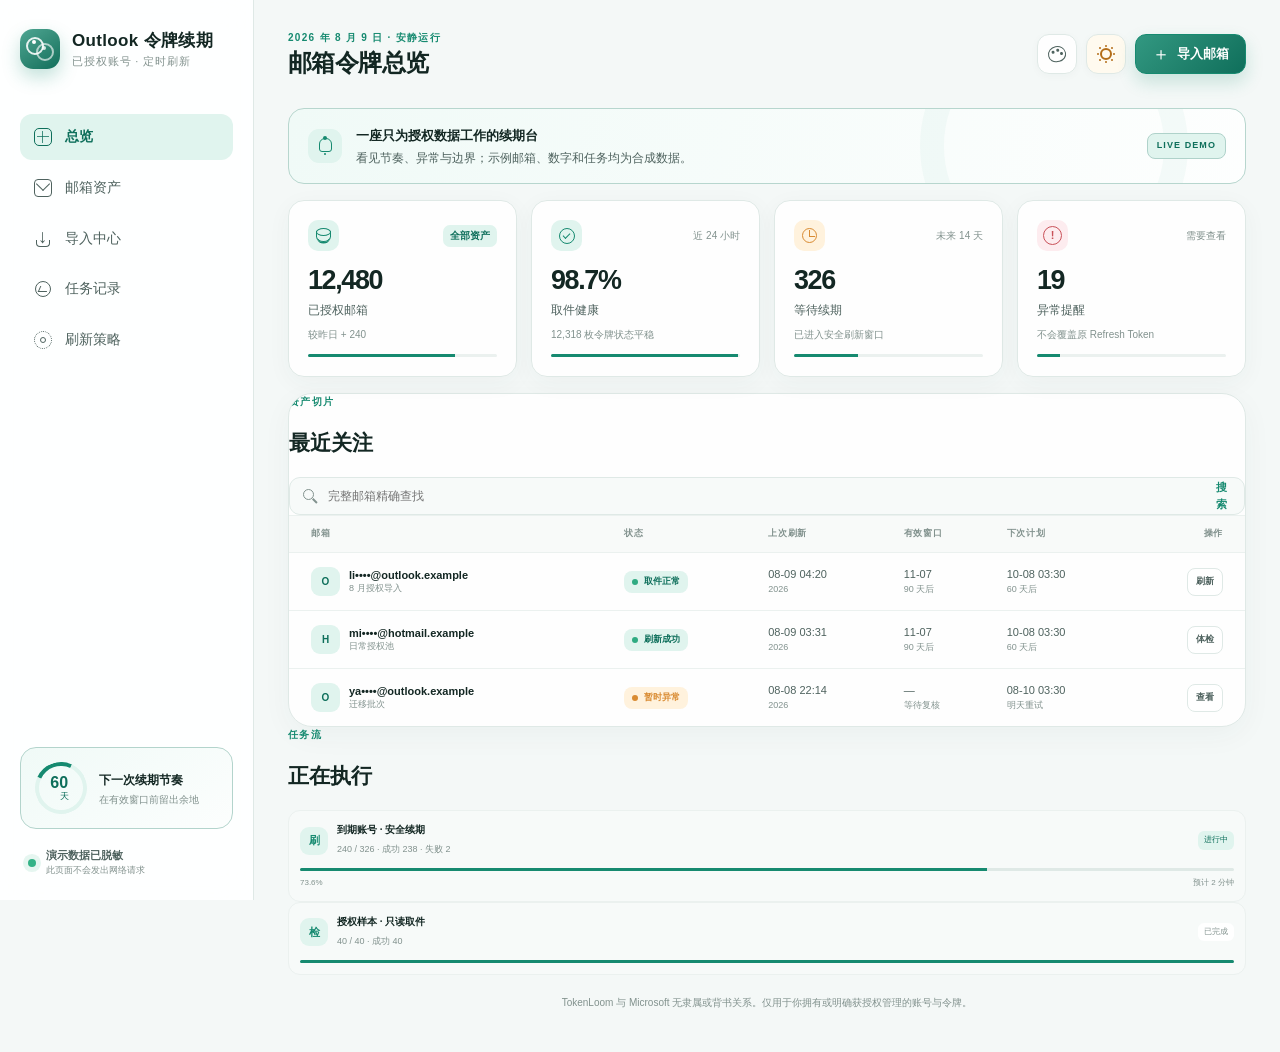
==== commit 2a6f5872: "docs: 重写全部面向读者的文案（主页、README、文档措辞与命名）" ====
--- a/demo/index.html
+++ b/demo/index.html
@@ -6,7 +6,7 @@
   <meta name="color-scheme" content="light dark">
   <meta name="theme-color" content="#168a70">
   <meta http-equiv="Content-Security-Policy" content="default-src 'self'; script-src 'self'; style-src 'self'; img-src 'self' data:; connect-src 'none'; object-src 'none'; base-uri 'none'; frame-ancestors 'none'">
-  <title>令牌织机 · TokenLoom 演示</title>
+  <title>Outlook 令牌续期 · 演示</title>
   <link rel="icon" href="./assets/favicon.svg" type="image/svg+xml">
   <link rel="icon" href="./assets/favicon-32.png" sizes="32x32" type="image/png">
   <link rel="shortcut icon" href="./assets/favicon.ico">
@@ -20,7 +20,7 @@
     <aside class="sidebar" id="sidebar">
       <a class="brand" href="./" aria-label="TokenLoom 演示首页">
         <span class="brand-mark"><i></i><i></i><i></i></span>
-        <span><strong>令牌织机</strong><small>TokenLoom · 授权令牌续期</small></span>
+        <span><strong>Outlook 令牌续期</strong><small>已授权账号 · 定时刷新</small></span>
       </a>
       <nav class="side-nav" aria-label="演示导航">
         <button class="nav-item active" data-demo-action="总览"><span class="nav-icon grid-icon"></span>总览</button>
@@ -83,7 +83,7 @@
           </section>
         </div>
         <aside class="side-column">
-          <section class="panel side-panel"><div class="panel-head"><div><p class="kicker">任务流</p><h2>正在织入</h2></div></div><article class="job-card"><div class="job-card-head"><span class="job-kind">刷</span><div><b>到期账号 · 安全续期</b><small>240 / 326 · 成功 238 · 失败 2</small></div><span class="job-state running">进行中</span></div><progress class="job-progress" max="100" value="73.6"></progress><div class="job-stats"><span>73.6%</span><span>预计 2 分钟</span></div></article><article class="job-card"><div class="job-card-head"><span class="job-kind">检</span><div><b>授权样本 · 只读取件</b><small>40 / 40 · 成功 40</small></div><span class="job-state completed">已完成</span></div><progress class="job-progress" max="100" value="100"></progress></article></section>
+          <section class="panel side-panel"><div class="panel-head"><div><p class="kicker">任务流</p><h2>正在执行</h2></div></div><article class="job-card"><div class="job-card-head"><span class="job-kind">刷</span><div><b>到期账号 · 安全续期</b><small>240 / 326 · 成功 238 · 失败 2</small></div><span class="job-state running">进行中</span></div><progress class="job-progress" max="100" value="73.6"></progress><div class="job-stats"><span>73.6%</span><span>预计 2 分钟</span></div></article><article class="job-card"><div class="job-card-head"><span class="job-kind">检</span><div><b>授权样本 · 只读取件</b><small>40 / 40 · 成功 40</small></div><span class="job-state completed">已完成</span></div><progress class="job-progress" max="100" value="100"></progress></article></section>
         </aside>
       </section>
       <p class="demo-footnote">TokenLoom 与 Microsoft 无隶属或背书关系。仅用于你拥有或明确获授权管理的账号与令牌。</p>
